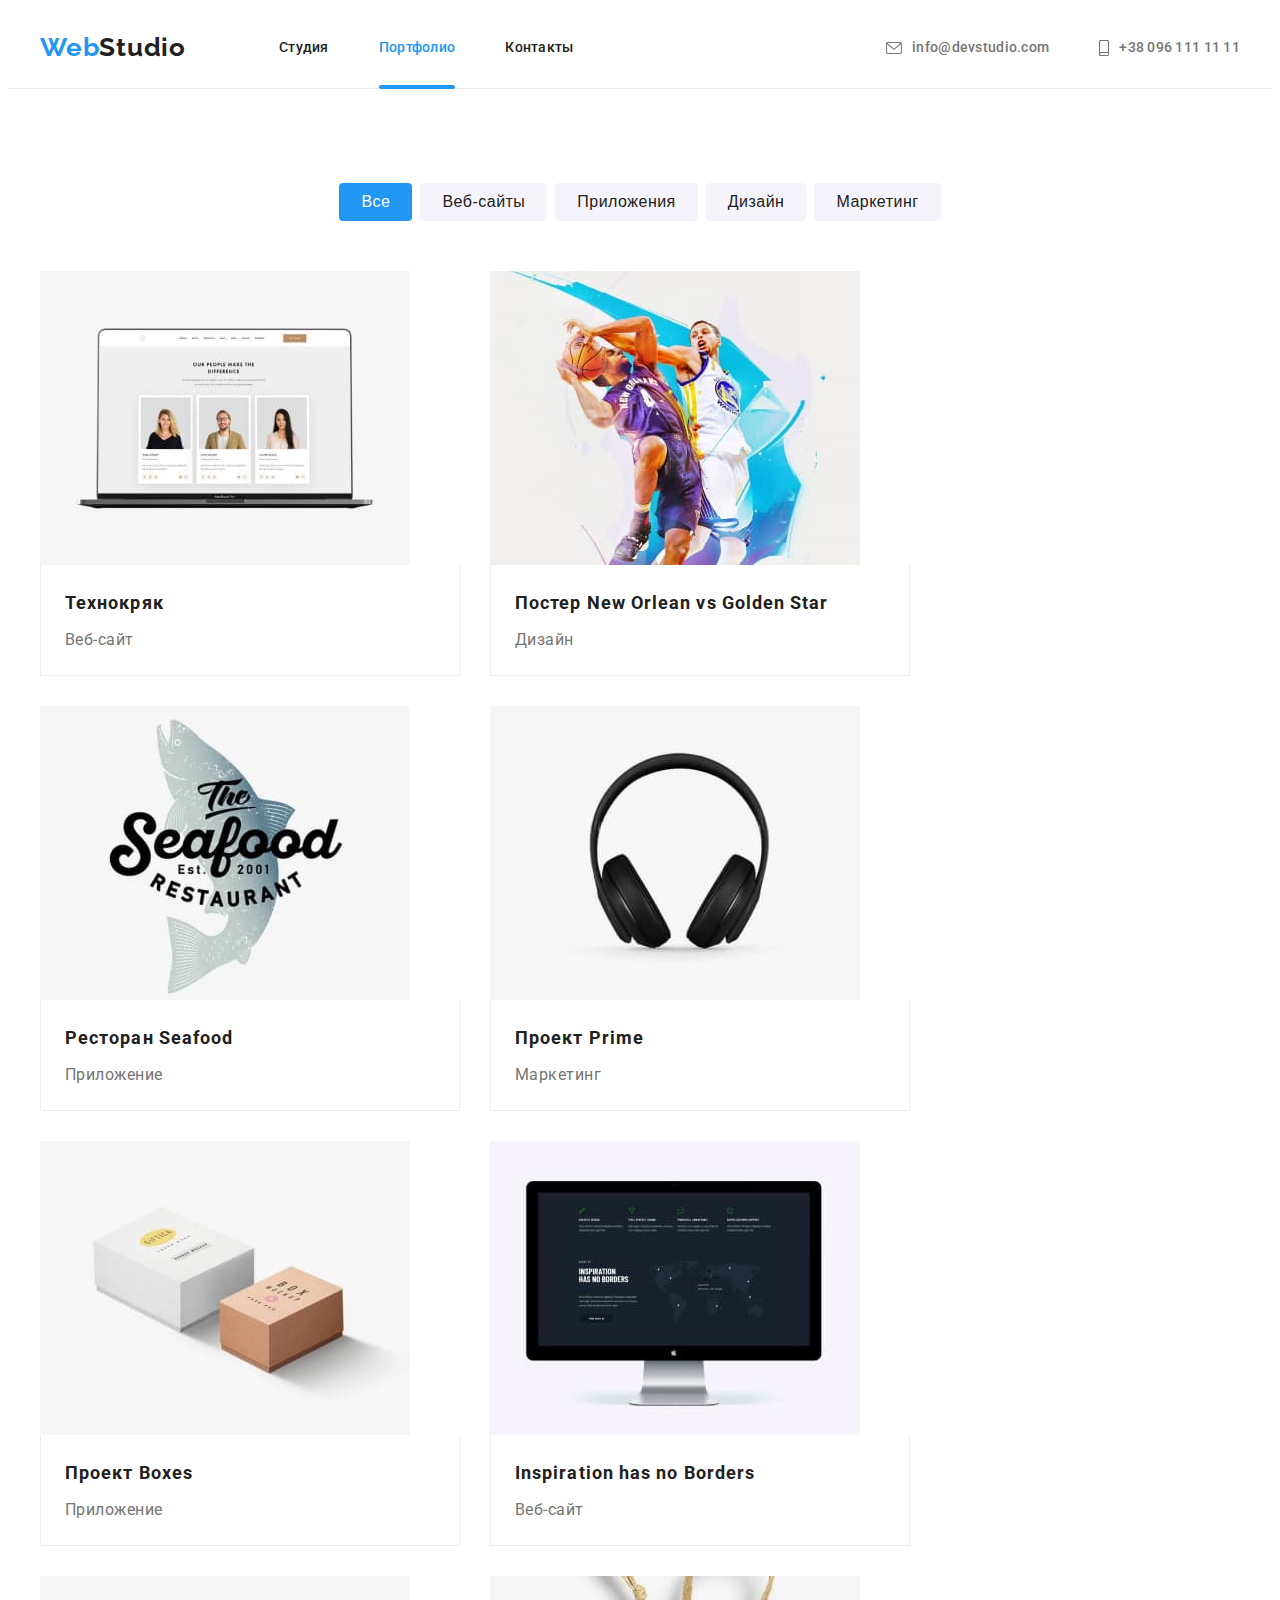
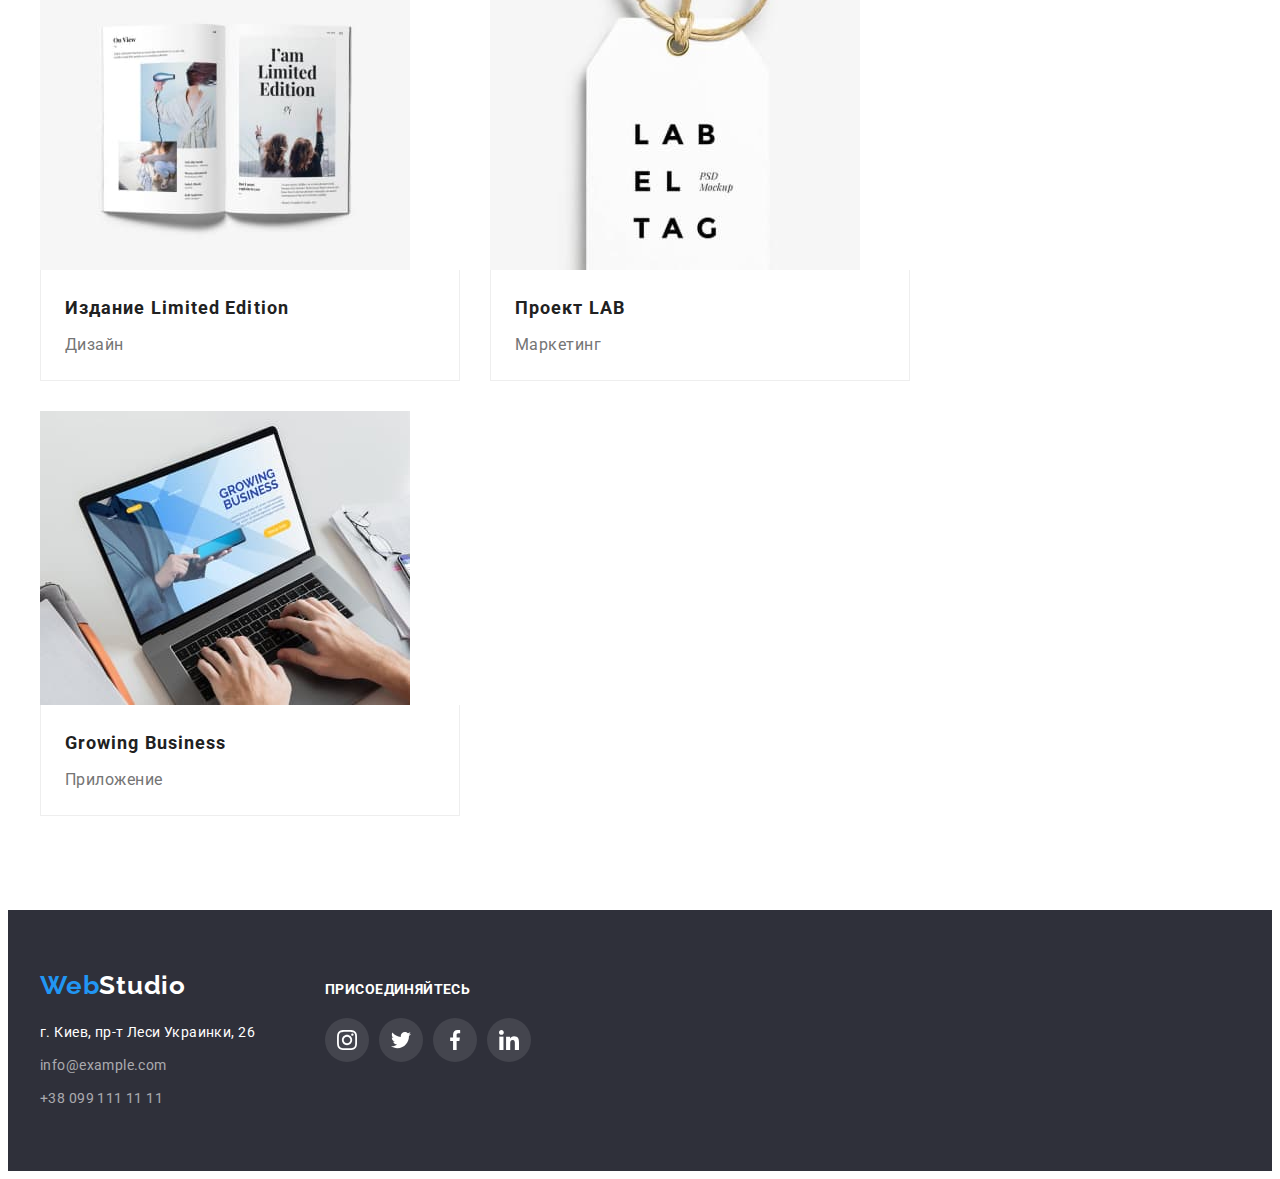
==== portfolio.html @ 85c9e2af "add sass" ====
<!DOCTYPE html>
<html lang="ru">
  <head>
    <meta charset="UTF-8" />
    <meta http-equiv="X-UA-Compatible" content="IE=edge" />
    <meta name="viewport" content="width=device-width, initial-scale=1.0" />
    <title>Portfolio</title>
    <link rel="preconnect" href="https://fonts.googleapis.com" />
    <link rel="preconnect" href="https://fonts.gstatic.com" crossorigin />
    <link
      href="https://fonts.googleapis.com/css2?family=Raleway:wght@700&family=Roboto:wght@400;500;700;900&display=swap"
      rel="stylesheet"
    />
    <link
      rel="stylesheet"
      href="https://cdnjs.cloudflare.com/ajax/libs/modern-normalize/1.1.0/modern-normalize.min.css"
      integrity="sha512-wpPYUAdjBVSE4KJnH1VR1HeZfpl1ub8YT/NKx4PuQ5NmX2tKuGu6U/JRp5y+Y8XG2tV+wKQpNHVUX03MfMFn9Q=="
      crossorigin="anonymous"
      referrerpolicy="no-referrer"
    />
    <link rel="stylesheet" href="./css/main.min.css" />
    <link rel="stylesheet" href="./css/styles.css" />
  </head>
  <body>
    <header class="header">
      <div class="container">
        <a class="header-logo link" href="./index.html" lang="en"
          ><span class="logo-accent">Web</span>Studio</a
        >
        <nav class="header-nav">
          <ul class="header-nav-list list">
            <li class="header-nav-item">
              <a href="./index.html" class="header-nav-link link">Студия</a>
            </li>
            <li class="header-nav-item">
              <a href="./portfolio.html" class="header-nav-link link current">Портфолио</a>
            </li>
            <li class="header-nav-item">
              <a href="" class="header-nav-link link">Контакты</a>
            </li>
          </ul>
        </nav>
        <ul class="header-contacts-list list">
          <li class="header-contacts-item">
            <a href="mailto:info@devstudio.com" class="header-contacts-link link">
              <svg class="header-contacts-icon" width="16" height="12">
                <use href="./images/icons.svg#icon-envelope"></use>
              </svg>
              info@devstudio.com</a
            >
          </li>
          <li class="header-contacts-item">
            <a href="tel:+380961111111" class="header-contacts-link link"
              ><svg class="header-contacts-icon" width="10" height="16">
                <use href="./images/icons.svg#icon-smartphone"></use></svg
              >+38 096 111 11 11</a
            >
          </li>
        </ul>
      </div>
    </header>
    <main>
      <section class="projects section">
        <div class="container">
          <h1 class="visually-hidden">Портфолио</h1>
          <ul class="projects-filter list">
            <li class="projects-filter-item">
              <button type="button" class="projects-filter-btn btn-curent">Все</button>
            </li>
            <li class="projects-filter-item">
              <button type="button" class="projects-filter-btn">Веб-сайты</button>
            </li>
            <li class="projects-filter-item">
              <button type="button" class="projects-filter-btn">Приложения</button>
            </li>
            <li class="projects-filter-item">
              <button type="button" class="projects-filter-btn">Дизайн</button>
            </li>
            <li class="projects-filter-item">
              <button type="button" class="projects-filter-btn">Маркетинг</button>
            </li>
          </ul>
          <ul class="projects-examples-list list">
            <li class="projects-examples-item">
              <a href="" class="projects-examples-link link">
                <div class="projects-examples-thumb">
                  <img
                    src="./images/portfolio/portfolio-img-1.jpg"
                    alt="Монитор с изображением сайта"
                    width="370"
                    height="294"
                  />
                  <p class="projects-examples-overtext">
                    Ресурс предлагает комплексные предложения с разным уровнем функционала и
                    сервисов. Все это позволит посетителю получить исчерпывающие сведения о компании
                    или частном лице.
                  </p>
                </div>
                <div class="projects-examples-desc">
                  <h2 class="projects-examples-title">Технокряк</h2>
                  <p class="projects-examples-text">Веб-сайт</p>
                </div>
              </a>
            </li>
            <li class="projects-examples-item">
              <a href="" class="projects-examples-link link">
                <div class="projects-examples-thumb">
                  <img
                    src="./images/portfolio/portfolio-img-2.jpg"
                    alt="Два баскетболиста с мячом"
                    width="370"
                    height="294"
                  />
                  <p class="projects-examples-overtext">
                    Ресурс предлагает комплексные предложения с разным уровнем функционала и
                    сервисов. Все это позволит посетителю получить исчерпывающие сведения о компании
                    или частном лице.
                  </p>
                </div>
                <div class="projects-examples-desc">
                  <h2 class="projects-examples-title">Постер New Orlean vs Golden Star</h2>
                  <p class="projects-examples-text">Дизайн</p>
                </div>
              </a>
            </li>
            <li class="projects-examples-item">
              <a href="" class="projects-examples-link link">
                <div class="projects-examples-thumb">
                  <img
                    src="./images/portfolio/portfolio-img-3.jpg"
                    alt="Логотип рыбного ресторана"
                    width="370"
                    height="294"
                  />
                  <p class="projects-examples-overtext">
                    Ресурс предлагает комплексные предложения с разным уровнем функционала и
                    сервисов. Все это позволит посетителю получить исчерпывающие сведения о компании
                    или частном лице.
                  </p>
                </div>
                <div class="projects-examples-desc">
                  <h2 class="projects-examples-title">Ресторан Seafood</h2>
                  <p class="projects-examples-text">Приложение</p>
                </div>
              </a>
            </li>
            <li class="projects-examples-item">
              <a href="" class="projects-examples-link link">
                <div class="projects-examples-thumb">
                  <img
                    src="./images/portfolio/portfolio-img-4.jpg"
                    alt="Наушники"
                    width="370"
                    height="294"
                  />
                  <p class="projects-examples-overtext">
                    Ресурс предлагает комплексные предложения с разным уровнем функционала и
                    сервисов. Все это позволит посетителю получить исчерпывающие сведения о компании
                    или частном лице.
                  </p>
                </div>
                <div class="projects-examples-desc">
                  <h2 class="projects-examples-title">Проект Prime</h2>
                  <p class="projects-examples-text">Маркетинг</p>
                </div>
              </a>
            </li>
            <li class="projects-examples-item">
              <a href="" class="projects-examples-link link">
                <div class="projects-examples-thumb">
                  <img
                    src="./images/portfolio/portfolio-img-5.jpg"
                    alt="Две коробки"
                    width="370"
                    height="294"
                  />
                  <p class="projects-examples-overtext">
                    Ресурс предлагает комплексные предложения с разным уровнем функционала и
                    сервисов. Все это позволит посетителю получить исчерпывающие сведения о компании
                    или частном лице.
                  </p>
                </div>
                <div class="projects-examples-desc">
                  <h2 class="projects-examples-title">Проект Boxes</h2>
                  <p class="projects-examples-text">Приложение</p>
                </div>
              </a>
            </li>
            <li class="projects-examples-item">
              <a href="" class="projects-examples-link link">
                <div class="projects-examples-thumb">
                  <img
                    src="./images/portfolio/portfolio-img-6.jpg"
                    alt="Монитор компьютера"
                    width="370"
                    height="294"
                  />
                  <p class="projects-examples-overtext">
                    Ресурс предлагает комплексные предложения с разным уровнем функционала и
                    сервисов. Все это позволит посетителю получить исчерпывающие сведения о компании
                    или частном лице.
                  </p>
                </div>
                <div class="projects-examples-desc">
                  <h2 class="projects-examples-title">Inspiration has no Borders</h2>
                  <p class="projects-examples-text">Веб-сайт</p>
                </div>
              </a>
            </li>
            <li class="projects-examples-item">
              <a href="" class="projects-examples-link link">
                <div class="projects-examples-thumb">
                  <img
                    src="./images/portfolio/portfolio-img-7.jpg"
                    alt="Развернутый журнал"
                    width="370"
                    height="294"
                  />
                  <p class="projects-examples-overtext">
                    Ресурс предлагает комплексные предложения с разным уровнем функционала и
                    сервисов. Все это позволит посетителю получить исчерпывающие сведения о компании
                    или частном лице.
                  </p>
                </div>
                <div class="projects-examples-desc">
                  <h2 class="projects-examples-title">Издание Limited Edition</h2>
                  <p class="projects-examples-text">Дизайн</p>
                </div>
              </a>
            </li>
            <li class="projects-examples-item">
              <a href="" class="projects-examples-link link">
                <div class="projects-examples-thumb">
                  <img
                    src="./images/portfolio/portfolio-img-8.jpg"
                    alt="Бирка"
                    width="370"
                    height="294"
                  />
                  <p class="projects-examples-overtext">
                    Ресурс предлагает комплексные предложения с разным уровнем функционала и
                    сервисов. Все это позволит посетителю получить исчерпывающие сведения о компании
                    или частном лице.
                  </p>
                </div>
                <div class="projects-examples-desc">
                  <h2 class="projects-examples-title">Проект LAB</h2>
                  <p class="projects-examples-text">Маркетинг</p>
                </div>
              </a>
            </li>
            <li class="projects-examples-item">
              <a href="" class="projects-examples-link link">
                <div class="projects-examples-thumb">
                  <img
                    src="./images/portfolio/portfolio-img-9.jpg"
                    alt="Открытый лэптоп"
                    width="370"
                    height="294"
                  />
                  <p class="projects-examples-overtext">
                    Ресурс предлагает комплексные предложения с разным уровнем функционала и
                    сервисов. Все это позволит посетителю получить исчерпывающие сведения о компании
                    или частном лице.
                  </p>
                </div>
                <div class="projects-examples-desc">
                  <h2 class="projects-examples-title">Growing Business</h2>
                  <p class="projects-examples-text">Приложение</p>
                </div>
              </a>
            </li>
          </ul>
        </div>
      </section>
    </main>
    <footer class="footer">
      <div class="container">
        <div class="footer-left">
          <a href="./index.html" class="footer-logo link"
            ><span class="logo-accent">Web</span>Studio</a
          >
          <address class="footer-contacts">
            <ul class="footer-contacts-list list">
              <li class="footer-contacts-item">
                <a
                  href="https://www.google.com/maps/d/viewer?mid=10uSM3H-mIU3GznYo2szRIEphczw&hl=en_US&ll=50.42732700000001%2C30.538092&z=17"
                  target="_blank"
                  rel="noopener noreferrer nofollow"
                  class="footer-contacts-link link adress"
                  >г. Киев, пр-т Леси Украинки, 26</a
                >
              </li>
              <li class="footer-contacts-item">
                <a href="mailto:info@example.com" class="footer-contacts-link link"
                  >info@example.com</a
                >
              </li>
              <li class="footer-contacts-item">
                <a href="tel:+380991111111" class="footer-contacts-link link">+38 099 111 11 11</a>
              </li>
            </ul>
          </address>
        </div>
        <div class="footer-join">
          <p class="footer-join-text">Присоединяйтесь</p>
          <ul class="footer-soc-list list">
            <li class="footer-soc-item">
              <a href="" class="footer-soc-link link">
                <svg class="footer-soc-icon" width="20" height="20">
                  <use href="./images/icons.svg#icon-instagram"></use>
                </svg>
              </a>
            </li>
            <li class="footer-soc-item">
              <a href="" class="footer-soc-link link">
                <svg class="footer-soc-icon" width="20" height="20">
                  <use href="./images/icons.svg#icon-twitter"></use>
                </svg>
              </a>
            </li>
            <li class="footer-soc-item">
              <a href="" class="footer-soc-link link">
                <svg class="footer-soc-icon" width="20" height="20">
                  <use href="./images/icons.svg#icon-facebook"></use>
                </svg>
              </a>
            </li>
            <li class="footer-soc-item">
              <a href="" class="footer-soc-link link">
                <svg class="footer-soc-icon" width="20" height="20">
                  <use href="./images/icons.svg#icon-linkedin"></use>
                </svg>
              </a>
            </li>
          </ul>
        </div>
      </div>
    </footer>
  </body>
</html>
---- css/main.min.css ----
:root{--main-title-color: #212121;--main-text-color: #757575;--accent-color: #2196f3;--main-background-color: #ffffff;--second-background-color: #f5f4fa;--main-logo-color: #212121;--second-logo-color: #ffffff;--hero-color: #ffffff;--typical-margin: 30px}p,h1,h2,h3,h4,h5,h6{margin:0}ul{margin:0;padding-left:0}button{cursor:pointer}img{display:block;max-width:100%;height:auto}.list{list-style:none}.link{text-decoration:none;color:currentColor}body{font-family:"Roboto",sans-serif;color:var(--main-title-color);background-color:var(--main-background-color)}.visually-hidden{position:absolute;white-space:nowrap;width:1px;height:1px;overflow:hidden;border:0;padding:0;clip:rect(0 0 0 0);clip-path:inset(50%);margin:-1px}.container{width:1200px;padding-left:15px;padding-right:15px;margin:0 auto}.section{padding-top:94px;padding-bottom:94px}.logo-accent{color:var(--accent-color)}.btn{display:flex;width:200px;height:50px;font-weight:700;font-size:16px;line-height:1.88;align-items:center;text-align:center;letter-spacing:.06em;color:#fff;background-color:var(--accent-color);box-shadow:0px 4px 4px rgba(0,0,0,.15);border-radius:4px;border-color:rgba(0,0,0,0)}.section-title{font-size:36px;line-height:1.17;text-align:center;letter-spacing:.03em;margin-bottom:50px}.backdrop{position:fixed;top:0;left:0;width:100%;height:100%;background-color:rgba(0,0,0,.2);transition:opacity 250ms cubic-bezier(0.4, 0, 0.2, 1),visibility 250ms cubic-bezier(0.4, 0, 0.2, 1)}.modal{position:absolute;top:50%;left:50%;transform:translate(-50%, -50%) scale(1);transition:transform 1000ms cubic-bezier(0.4, 0, 0.2, 1);width:528px;min-height:581px;padding:40px;background-color:#fff;border-radius:4px;box-shadow:0px 1px 3px rgba(0,0,0,.12),0px 1px 1px rgba(0,0,0,.14),0px 2px 1px rgba(0,0,0,.2)}.backdrop.is-hidden .modal{transform:translate(-50%, -50%) scale(0)}.backdrop.is-hidden{opacity:0;visibility:hidden;pointer-events:none}.modal-close-btn{position:absolute;padding:0;right:8px;top:8px;width:30px;height:30px;border:1px solid rgba(0,0,0,.1);background-color:#fff;border-radius:50%;display:flex;align-items:center;justify-content:center}.modal-close-icon{fill:#000;transition:fill 250ms cubic-bezier(0.4, 0, 0.2, 1)}.modal-close-btn:hover .modal-close-icon,.modal-close-btn:focus .modal-close-icon{fill:var(--accent-color)}.modal-title{font-weight:700;font-size:20px;line-height:1.15;text-align:center;letter-spacing:.03em;color:var(--main-title-color);margin-bottom:12px}.input-wrap{position:relative}.modal-icon{position:absolute;top:50%;left:0;left:12px;transform:translateY(-50%);transition:fill 250ms cubic-bezier(0.4, 0, 0.2, 1)}.modal-input:focus+.modal-icon{fill:var(--accent-color)}.modal-field{margin-bottom:10px}.modal-input{width:100%;height:40px;border:1px solid rgba(33,33,33,.2);border-radius:4px;padding-left:42px;outline:rgba(0,0,0,0);transition:border-color 250ms cubic-bezier(0.4, 0, 0.2, 1)}.modal-input:focus{border-color:var(--accent-color)}.modal-textarea{display:block;width:100%;height:120px;resize:none;padding:12px 16px;border:1px solid rgba(33,33,33,.2);border-radius:4px}.modal-textarea::placeholder{font-size:14px;line-height:1.14;letter-spacing:.01em;color:rgba(117,117,117,.5)}.modal-label{display:block;font-size:12px;line-height:1.17;letter-spacing:.01em;color:var(--main-text-color);margin-bottom:4px}.modal-checkbox{margin-top:20px;margin-bottom:var(--typical-margin);display:flex;align-items:center;justify-content:center}.modal-check-text{font-size:14px;line-height:1.71;letter-spacing:.03em;color:var(--main-text-color);display:flex;align-items:center}.modal-check-text a{color:var(--accent-color)}.modal-check-text span{width:16px;height:15px;border:2px solid #212121;border-radius:2px;margin-right:7px;display:flex;align-items:center;justify-content:center;background-color:rgba(0,0,0,0);transition:background-color 250ms cubic-bezier(0.4, 0, 0.2, 1),border-color 250ms cubic-bezier(0.4, 0, 0.2, 1)}.modal-input-check:checked+.modal-check-text span{background-color:var(--accent-color);border-color:rgba(0,0,0,0)}.check-icon{fill:rgba(0,0,0,0);transition:fill 250ms cubic-bezier(0.4, 0, 0.2, 1)}.modal-input-check:checked+.modal-check-text .check-icon{fill:#fff}.modal-btn{display:block;margin:0 auto;transition:background-color 250ms cubic-bezier(0.4, 0, 0.2, 1)}.modal-btn:hover,.modal-btn:focus{background-color:#188ce8}.header{border-bottom:1px solid #ececec}.header .container{display:flex;align-items:center}.header-logo{font-family:"Raleway",sans-serif;font-weight:700;font-size:26px;line-height:1.29;letter-spacing:.03em;color:var(--main-logo-color);margin-right:93px}.header-nav-list{display:flex}.header-nav-item:not(:last-child),.header-contacts-item:not(:last-child){margin-right:50px}.header-nav-link{display:flex;font-weight:500;font-size:14px;line-height:1.14;letter-spacing:.02em;padding-top:32px;padding-bottom:32px;transition:color 250ms cubic-bezier(0.4, 0, 0.2, 1);position:relative}.header-nav-link:hover,.header-nav-link:focus{color:var(--accent-color)}.header-nav-link.current{color:var(--accent-color)}.current::after{content:"";position:absolute;left:0;bottom:-1px;display:block;width:100%;height:4px;border-radius:2px;background-color:var(--accent-color)}.header-contacts-list{display:flex;margin-left:auto}.header-contacts-link{display:flex;justify-content:center;align-items:center;font-weight:500;font-size:14px;line-height:1.14;letter-spacing:.02em;color:#757575;transition:color 250ms cubic-bezier(0.4, 0, 0.2, 1)}.header-contacts-link:hover,.header-contacts-link:focus{color:var(--accent-color)}.header-contacts-icon{fill:currentColor;margin-right:10px}.hero{max-width:1600px;height:600px;padding-top:200px;padding-bottom:200px;margin:0 auto;background-color:#2f303a;background-image:linear-gradient(rgba(47, 48, 58, 0.4), rgba(47, 48, 58, 0.4)),url(../images/hero/hero-bg-image.jpg);background-repeat:no-repeat;background-position:center;background-size:cover}.hero-title{font-weight:900;font-size:44px;line-height:1.36;letter-spacing:.06em;text-transform:uppercase;color:var(--hero-color);text-align:center;max-width:696px;margin-bottom:var(--typical-margin);margin-left:auto;margin-right:auto}.hero-btn{font-weight:700;font-size:16px;line-height:1.88;letter-spacing:.06em;color:var(--hero-color);background-color:var(--accent-color);display:block;margin:0 auto;border-radius:4px;border:none;min-width:200px;min-height:50px;transition:background-color 250ms cubic-bezier(0.4, 0, 0.2, 1)}.hero-btn:hover,.hero-btn:focus{background-color:#188ce8}.benefits{padding-bottom:0}.benefits-list{display:flex;margin-left:-30px}.benefits-item{flex-basis:calc((100% - 120px)/4);margin-left:var(--typical-margin)}.benefits-item-icon{width:100%;height:120px;margin-bottom:var(--typical-margin);display:flex;justify-content:center;align-items:center;background-color:#f5f4fa;border-radius:4px}.benefits-subtitle{font-size:14px;line-height:1.14;letter-spacing:.03em;text-transform:uppercase;margin-bottom:10px}.benefits-text{font-size:14px;line-height:1.71;letter-spacing:.03em;color:var(--main-text-color)}.about-list{display:flex;margin-left:-30px}.about-item{flex-basis:calc(33.3333333333% - 30px);margin-left:var(--typical-margin);position:relative}.about-desc{width:100%;height:70px;position:absolute;left:0;bottom:0;display:flex;align-items:center;justify-content:center;background-color:rgba(47,48,58,.8);color:#fff;font-size:14px;line-height:1.14;letter-spacing:.03em;text-transform:uppercase}.team{background-color:var(--second-background-color);max-width:1600px;margin:0 auto}.team-list{display:flex;margin-left:-30px}.team-item{background-color:var(--main-background-color);flex-basis:calc((100% - 120px)/4);margin-left:var(--typical-margin);border-radius:0px 0px 4px 4px;box-shadow:0px 1px 3px rgba(0,0,0,.12),0px 1px 1px rgba(0,0,0,.14),0px 2px 1px rgba(0,0,0,.2)}.team-subtitle{font-weight:500;font-size:16px;line-height:1.19;letter-spacing:.03em;margin-bottom:10px}.team-text{font-size:16px;line-height:1.19;letter-spacing:.03em;color:var(--main-text-color);margin-bottom:16px}.team-item-desc{width:100%;padding-top:30px;padding-bottom:30px;text-align:center}.team-soc-list{display:flex;justify-content:center}.team-soc-item{height:44px;width:44px;margin-right:10px}.team-soc-item:last-child{margin-right:0}.team-soc-link{display:flex;align-items:center;justify-content:center;width:100%;height:100%;border-radius:50%;color:#afb1b8;transition:background-color 250ms cubic-bezier(0.4, 0, 0.2, 1),color 250ms cubic-bezier(0.4, 0, 0.2, 1)}.team-soc-link:hover,.team-soc-link:focus{background-color:var(--accent-color);color:#fff}.team-soc-icon{fill:currentColor}.clients-list{display:flex}.clients-item{width:170px;height:92px;margin-right:30px}.clients-item:last-child{margin-right:0}.clients-link{display:flex;padding:16px 32px;width:100%;height:100%;color:#afb1b8;border:1px solid #afb1b8;border-radius:4px;transition:color 250ms cubic-bezier(0.4, 0, 0.2, 1),border-color 250ms cubic-bezier(0.4, 0, 0.2, 1)}.clients-link:hover,.clients-link:focus{border-color:var(--accent-color);color:var(--accent-color)}.clients-icon{fill:currentColor}.footer{background-color:#2f303a;padding-top:60px;padding-bottom:60px;max-width:1600px;margin:0 auto}.footer .container{display:flex}.footer-logo{font-family:"Raleway",sans-serif;font-weight:700;font-size:26px;line-height:1.19;letter-spacing:.03em;color:var(--second-logo-color)}.footer-contacts{font-style:normal;margin-top:20px;margin-right:70px}.footer-contacts [href*="www.google.com/maps/"]{color:#fff}.footer-contacts-item:not(:last-child){margin-bottom:9px}.footer-contacts-link{font-size:14px;line-height:1.71;letter-spacing:.03em;color:rgba(255,255,255,.6);transition:color 250ms cubic-bezier(0.4, 0, 0.2, 1)}.footer-contacts-link:hover,.footer-contacts-link:focus{color:var(--accent-color)}.footer-join{padding-top:12px;margin-right:93px}.footer-join-text{font-weight:700;font-size:14px;line-height:1.14;letter-spacing:.03em;text-transform:uppercase;color:#fff;margin-bottom:20px}.footer-soc-list{display:flex}.footer-soc-item{height:44px;width:44px;margin-right:10px}.footer-soc-item:last-child{margin-right:0}.footer-soc-link{display:flex;height:100%;width:100%;align-items:center;justify-content:center;border-radius:50%;background-color:rgba(255,255,255,.1);fill:#fff;transition:background-color 250ms cubic-bezier(0.4, 0, 0.2, 1)}.footer-soc-link:hover,.footer-soc-link:focus{background-color:var(--accent-color)}.footer-signup-text{font-weight:700;font-size:14px;line-height:1.14;letter-spacing:.03em;text-transform:uppercase;color:#fff;margin-bottom:20px}.footer-signup-wrap{display:flex}.footer-form{padding-top:12px;margin-left:auto}.footer-signup-input{width:358px;height:50px;margin-right:12px;background-color:rgba(0,0,0,0);border:1px solid rgba(255,255,255,.3);border-radius:4px;padding-left:16px}.footer-signup-btn{align-items:center;justify-content:center}.footer-signup-icon{margin-left:10px}.projects-filter{margin-bottom:50px;display:flex;justify-content:center}.projects-filter-btn{font-weight:500;font-size:16px;line-height:1.62;letter-spacing:.03em;color:inherit;background-color:#f5f4fa;padding:6px 22px;border-radius:4px;border:none;box-shadow:none;transition:background-color 250ms cubic-bezier(0.4, 0, 0.2, 1),color 250ms cubic-bezier(0.4, 0, 0.2, 1),box-shadow 250ms cubic-bezier(0.4, 0, 0.2, 1)}.projects-filter-btn:hover,.projects-filter-btn:focus{color:#fff;background-color:var(--accent-color);box-shadow:0px 3px 1px rgba(0,0,0,.1),0px 1px 2px rgba(0,0,0,.08),0px 2px 2px rgba(0,0,0,.12)}.projects-filter-item:not(:last-child){margin-right:8px}.btn-curent{color:#fff;background-color:var(--accent-color)}.projects-examples-list{display:flex;flex-wrap:wrap;margin:-15px}.projects-examples-item{flex-basis:calc((100% - 90px)/3);margin:15px}.projects-examples-link{display:block;box-shadow:none;transition:box-shadow 250ms cubic-bezier(0.4, 0, 0.2, 1)}.projects-examples-link:hover,.projects-examples-link:focus{box-shadow:0px 1px 1px rgba(0,0,0,.12),0px 4px 4px rgba(0,0,0,.06),1px 4px 6px rgba(0,0,0,.16)}.projects-examples-title{font-size:18px;line-height:2;letter-spacing:.06em;color:var(--main-title-color);margin-bottom:4px}.projects-examples-text{font-size:16px;line-height:1.88;letter-spacing:.03em;color:var(--main-text-color)}.projects-examples-desc{background-color:var(--main-background-color);width:370px;padding:20px 24px;border:1px solid #eee;border-top:0}.projects-examples-thumb{position:relative;overflow:hidden}.projects-examples-overtext{position:absolute;top:0;left:0;transform:translateY(100%);transition:transform 250ms cubic-bezier(0.4, 0, 0.2, 1);height:100%;width:100%;padding:63px 24px;font-size:18px;line-height:1.56;letter-spacing:.03em;color:#fff;background-color:rgba(33,150,243,.9)}.projects-examples-link:hover .projects-examples-overtext,.projects-examples-link:focus .projects-examples-overtext{transform:translateY(0)}/*# sourceMappingURL=main.min.css.map */
---- css/styles.css ----
/* --------------- Змінні--------------*/

/* ---------------Частковий reset стилів--------------*/

/*-----------------Загальні стилі---------------  */

/*----------------------HEADER----------------------*/

/*----------------------HERO----------------------*/

/*----------------------BENEFITS----------------------*/

/*----------------------ABOUT----------------------*/

/*----------------------TEAM----------------------*/

/*----------------------CLIENTS----------------------*/

/*----------------------FOOTER----------------------*/

/*----------------------PORTFOLIO----------------------*/

/*----------------------MODAL----------------------*/
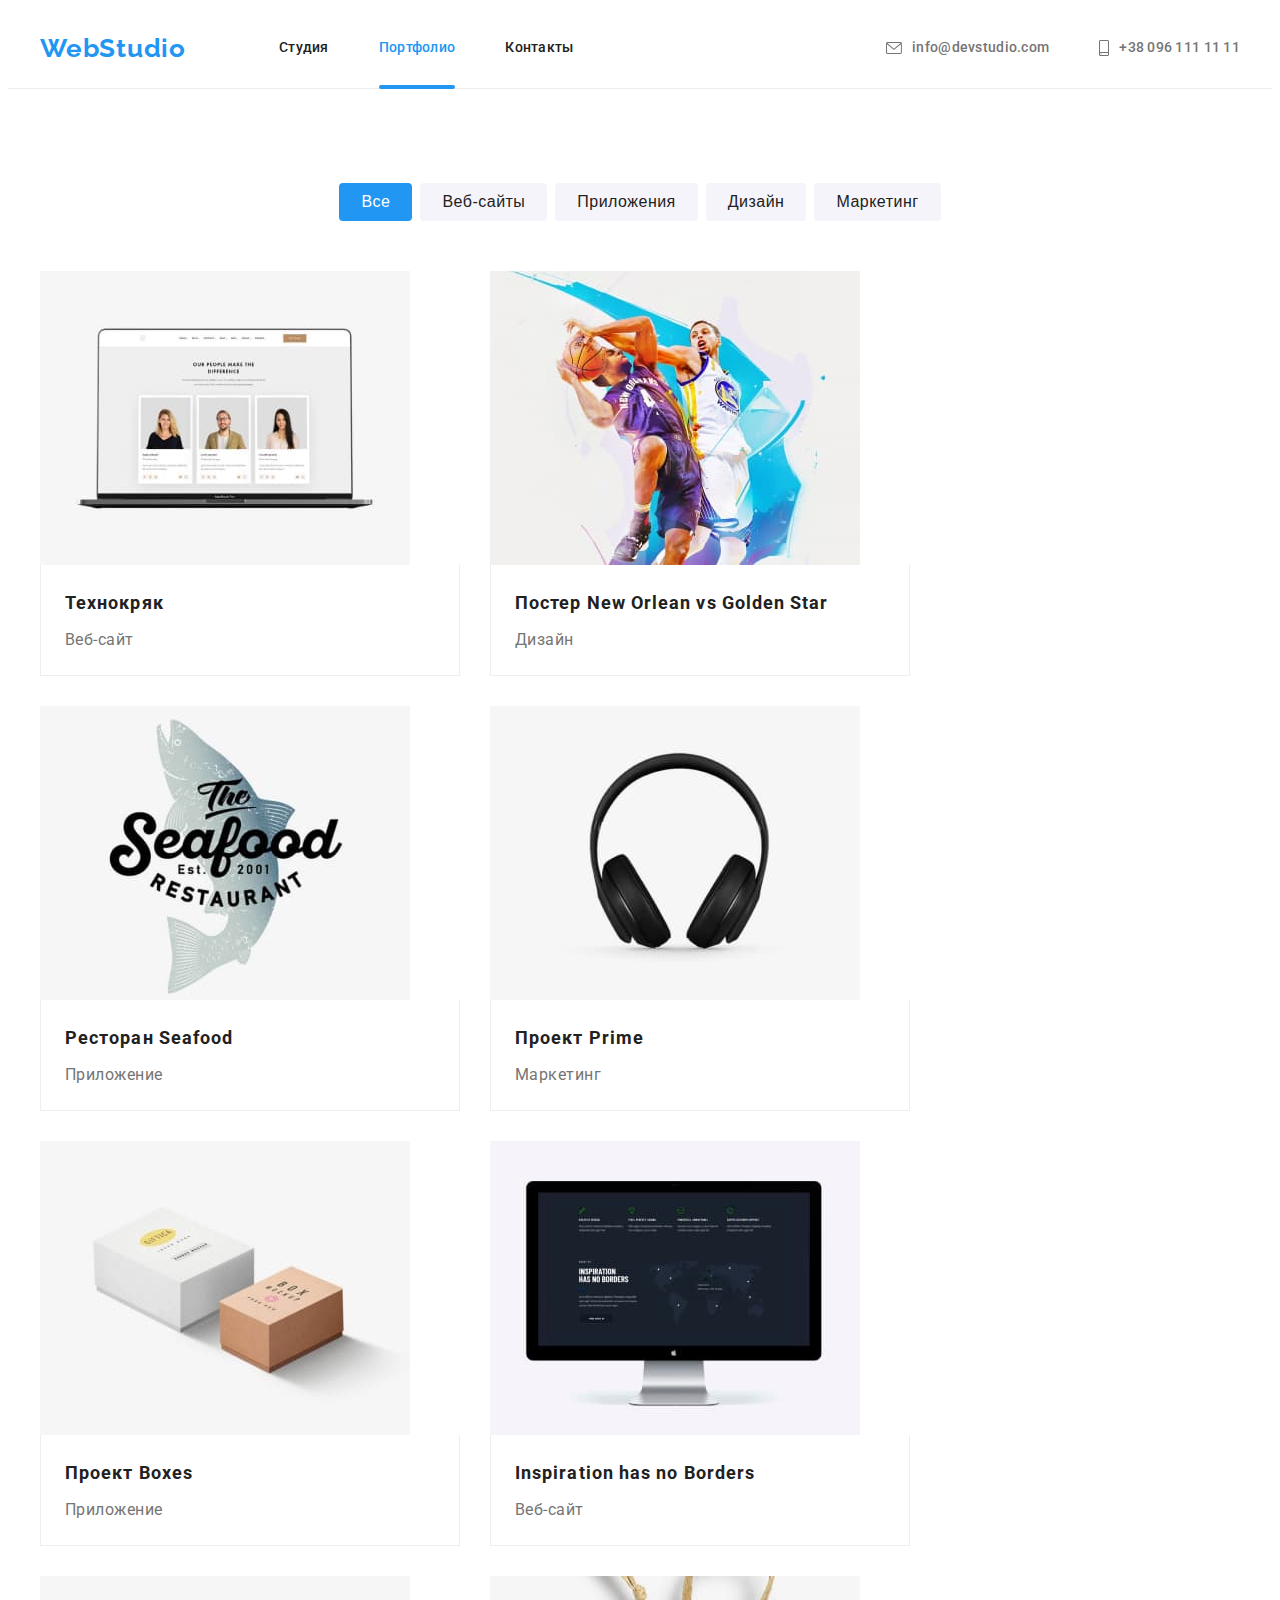
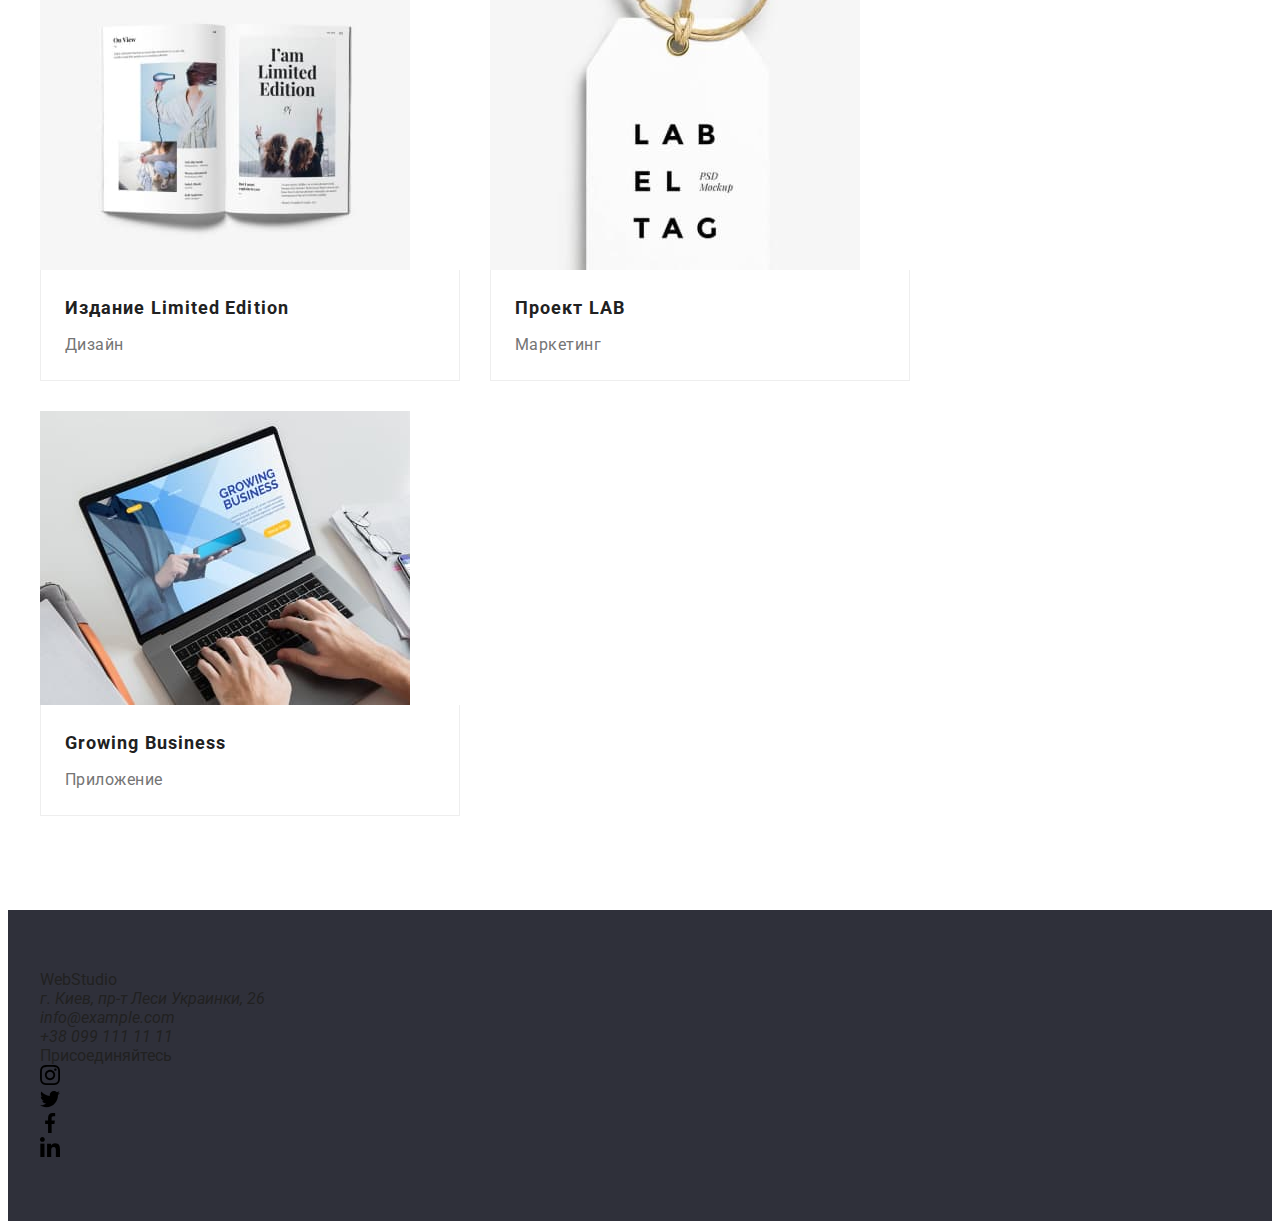
==== commit 39a48c97: "add bem (studio page) and scss" ====
--- a/portfolio.html
+++ b/portfolio.html
@@ -24,34 +24,34 @@
   <body>
     <header class="header">
       <div class="container">
-        <a class="header-logo link" href="./index.html" lang="en"
-          ><span class="logo-accent">Web</span>Studio</a
+        <a class="logo header__logo logo--dark link" href="./index.html" lang="en"
+          ><span class="logo__accent">Web</span>Studio</a
         >
-        <nav class="header-nav">
-          <ul class="header-nav-list list">
-            <li class="header-nav-item">
-              <a href="./index.html" class="header-nav-link link">Студия</a>
-            </li>
-            <li class="header-nav-item">
-              <a href="./portfolio.html" class="header-nav-link link current">Портфолио</a>
-            </li>
-            <li class="header-nav-item">
-              <a href="" class="header-nav-link link">Контакты</a>
+        <nav class="nav">
+          <ul class="menu list">
+            <li class="menu__item">
+              <a href="./index.html" class="menu__link link">Студия</a>
+            </li>
+            <li class="menu__item">
+              <a href="./portfolio.html" class="menu__link link current">Портфолио</a>
+            </li>
+            <li class="menu__item">
+              <a href="" class="menu__link link">Контакты</a>
             </li>
           </ul>
         </nav>
-        <ul class="header-contacts-list list">
-          <li class="header-contacts-item">
-            <a href="mailto:info@devstudio.com" class="header-contacts-link link">
-              <svg class="header-contacts-icon" width="16" height="12">
+        <ul class="connect header__connect list">
+          <li class="connect__item">
+            <a href="mailto:info@devstudio.com" class="connect__link link">
+              <svg class="connect__icon" width="16" height="12">
                 <use href="./images/icons.svg#icon-envelope"></use>
               </svg>
               info@devstudio.com</a
             >
           </li>
-          <li class="header-contacts-item">
-            <a href="tel:+380961111111" class="header-contacts-link link"
-              ><svg class="header-contacts-icon" width="10" height="16">
+          <li class="connect__item">
+            <a href="tel:+380961111111" class="connect__link link"
+              ><svg class="connect__icon" width="10" height="16">
                 <use href="./images/icons.svg#icon-smartphone"></use></svg
               >+38 096 111 11 11</a
             >
--- a/css/main.min.css
+++ b/css/main.min.css
@@ -1 +1 @@
-:root{--main-title-color: #212121;--main-text-color: #757575;--accent-color: #2196f3;--main-background-color: #ffffff;--second-background-color: #f5f4fa;--main-logo-color: #212121;--second-logo-color: #ffffff;--hero-color: #ffffff;--typical-margin: 30px}p,h1,h2,h3,h4,h5,h6{margin:0}ul{margin:0;padding-left:0}button{cursor:pointer}img{display:block;max-width:100%;height:auto}.list{list-style:none}.link{text-decoration:none;color:currentColor}body{font-family:"Roboto",sans-serif;color:var(--main-title-color);background-color:var(--main-background-color)}.visually-hidden{position:absolute;white-space:nowrap;width:1px;height:1px;overflow:hidden;border:0;padding:0;clip:rect(0 0 0 0);clip-path:inset(50%);margin:-1px}.container{width:1200px;padding-left:15px;padding-right:15px;margin:0 auto}.section{padding-top:94px;padding-bottom:94px}.logo-accent{color:var(--accent-color)}.btn{display:flex;width:200px;height:50px;font-weight:700;font-size:16px;line-height:1.88;align-items:center;text-align:center;letter-spacing:.06em;color:#fff;background-color:var(--accent-color);box-shadow:0px 4px 4px rgba(0,0,0,.15);border-radius:4px;border-color:rgba(0,0,0,0)}.section-title{font-size:36px;line-height:1.17;text-align:center;letter-spacing:.03em;margin-bottom:50px}.backdrop{position:fixed;top:0;left:0;width:100%;height:100%;background-color:rgba(0,0,0,.2);transition:opacity 250ms cubic-bezier(0.4, 0, 0.2, 1),visibility 250ms cubic-bezier(0.4, 0, 0.2, 1)}.modal{position:absolute;top:50%;left:50%;transform:translate(-50%, -50%) scale(1);transition:transform 1000ms cubic-bezier(0.4, 0, 0.2, 1);width:528px;min-height:581px;padding:40px;background-color:#fff;border-radius:4px;box-shadow:0px 1px 3px rgba(0,0,0,.12),0px 1px 1px rgba(0,0,0,.14),0px 2px 1px rgba(0,0,0,.2)}.backdrop.is-hidden .modal{transform:translate(-50%, -50%) scale(0)}.backdrop.is-hidden{opacity:0;visibility:hidden;pointer-events:none}.modal-close-btn{position:absolute;padding:0;right:8px;top:8px;width:30px;height:30px;border:1px solid rgba(0,0,0,.1);background-color:#fff;border-radius:50%;display:flex;align-items:center;justify-content:center}.modal-close-icon{fill:#000;transition:fill 250ms cubic-bezier(0.4, 0, 0.2, 1)}.modal-close-btn:hover .modal-close-icon,.modal-close-btn:focus .modal-close-icon{fill:var(--accent-color)}.modal-title{font-weight:700;font-size:20px;line-height:1.15;text-align:center;letter-spacing:.03em;color:var(--main-title-color);margin-bottom:12px}.input-wrap{position:relative}.modal-icon{position:absolute;top:50%;left:0;left:12px;transform:translateY(-50%);transition:fill 250ms cubic-bezier(0.4, 0, 0.2, 1)}.modal-input:focus+.modal-icon{fill:var(--accent-color)}.modal-field{margin-bottom:10px}.modal-input{width:100%;height:40px;border:1px solid rgba(33,33,33,.2);border-radius:4px;padding-left:42px;outline:rgba(0,0,0,0);transition:border-color 250ms cubic-bezier(0.4, 0, 0.2, 1)}.modal-input:focus{border-color:var(--accent-color)}.modal-textarea{display:block;width:100%;height:120px;resize:none;padding:12px 16px;border:1px solid rgba(33,33,33,.2);border-radius:4px}.modal-textarea::placeholder{font-size:14px;line-height:1.14;letter-spacing:.01em;color:rgba(117,117,117,.5)}.modal-label{display:block;font-size:12px;line-height:1.17;letter-spacing:.01em;color:var(--main-text-color);margin-bottom:4px}.modal-checkbox{margin-top:20px;margin-bottom:var(--typical-margin);display:flex;align-items:center;justify-content:center}.modal-check-text{font-size:14px;line-height:1.71;letter-spacing:.03em;color:var(--main-text-color);display:flex;align-items:center}.modal-check-text a{color:var(--accent-color)}.modal-check-text span{width:16px;height:15px;border:2px solid #212121;border-radius:2px;margin-right:7px;display:flex;align-items:center;justify-content:center;background-color:rgba(0,0,0,0);transition:background-color 250ms cubic-bezier(0.4, 0, 0.2, 1),border-color 250ms cubic-bezier(0.4, 0, 0.2, 1)}.modal-input-check:checked+.modal-check-text span{background-color:var(--accent-color);border-color:rgba(0,0,0,0)}.check-icon{fill:rgba(0,0,0,0);transition:fill 250ms cubic-bezier(0.4, 0, 0.2, 1)}.modal-input-check:checked+.modal-check-text .check-icon{fill:#fff}.modal-btn{display:block;margin:0 auto;transition:background-color 250ms cubic-bezier(0.4, 0, 0.2, 1)}.modal-btn:hover,.modal-btn:focus{background-color:#188ce8}.header{border-bottom:1px solid #ececec}.header .container{display:flex;align-items:center}.header-logo{font-family:"Raleway",sans-serif;font-weight:700;font-size:26px;line-height:1.29;letter-spacing:.03em;color:var(--main-logo-color);margin-right:93px}.header-nav-list{display:flex}.header-nav-item:not(:last-child),.header-contacts-item:not(:last-child){margin-right:50px}.header-nav-link{display:flex;font-weight:500;font-size:14px;line-height:1.14;letter-spacing:.02em;padding-top:32px;padding-bottom:32px;transition:color 250ms cubic-bezier(0.4, 0, 0.2, 1);position:relative}.header-nav-link:hover,.header-nav-link:focus{color:var(--accent-color)}.header-nav-link.current{color:var(--accent-color)}.current::after{content:"";position:absolute;left:0;bottom:-1px;display:block;width:100%;height:4px;border-radius:2px;background-color:var(--accent-color)}.header-contacts-list{display:flex;margin-left:auto}.header-contacts-link{display:flex;justify-content:center;align-items:center;font-weight:500;font-size:14px;line-height:1.14;letter-spacing:.02em;color:#757575;transition:color 250ms cubic-bezier(0.4, 0, 0.2, 1)}.header-contacts-link:hover,.header-contacts-link:focus{color:var(--accent-color)}.header-contacts-icon{fill:currentColor;margin-right:10px}.hero{max-width:1600px;height:600px;padding-top:200px;padding-bottom:200px;margin:0 auto;background-color:#2f303a;background-image:linear-gradient(rgba(47, 48, 58, 0.4), rgba(47, 48, 58, 0.4)),url(../images/hero/hero-bg-image.jpg);background-repeat:no-repeat;background-position:center;background-size:cover}.hero-title{font-weight:900;font-size:44px;line-height:1.36;letter-spacing:.06em;text-transform:uppercase;color:var(--hero-color);text-align:center;max-width:696px;margin-bottom:var(--typical-margin);margin-left:auto;margin-right:auto}.hero-btn{font-weight:700;font-size:16px;line-height:1.88;letter-spacing:.06em;color:var(--hero-color);background-color:var(--accent-color);display:block;margin:0 auto;border-radius:4px;border:none;min-width:200px;min-height:50px;transition:background-color 250ms cubic-bezier(0.4, 0, 0.2, 1)}.hero-btn:hover,.hero-btn:focus{background-color:#188ce8}.benefits{padding-bottom:0}.benefits-list{display:flex;margin-left:-30px}.benefits-item{flex-basis:calc((100% - 120px)/4);margin-left:var(--typical-margin)}.benefits-item-icon{width:100%;height:120px;margin-bottom:var(--typical-margin);display:flex;justify-content:center;align-items:center;background-color:#f5f4fa;border-radius:4px}.benefits-subtitle{font-size:14px;line-height:1.14;letter-spacing:.03em;text-transform:uppercase;margin-bottom:10px}.benefits-text{font-size:14px;line-height:1.71;letter-spacing:.03em;color:var(--main-text-color)}.about-list{display:flex;margin-left:-30px}.about-item{flex-basis:calc(33.3333333333% - 30px);margin-left:var(--typical-margin);position:relative}.about-desc{width:100%;height:70px;position:absolute;left:0;bottom:0;display:flex;align-items:center;justify-content:center;background-color:rgba(47,48,58,.8);color:#fff;font-size:14px;line-height:1.14;letter-spacing:.03em;text-transform:uppercase}.team{background-color:var(--second-background-color);max-width:1600px;margin:0 auto}.team-list{display:flex;margin-left:-30px}.team-item{background-color:var(--main-background-color);flex-basis:calc((100% - 120px)/4);margin-left:var(--typical-margin);border-radius:0px 0px 4px 4px;box-shadow:0px 1px 3px rgba(0,0,0,.12),0px 1px 1px rgba(0,0,0,.14),0px 2px 1px rgba(0,0,0,.2)}.team-subtitle{font-weight:500;font-size:16px;line-height:1.19;letter-spacing:.03em;margin-bottom:10px}.team-text{font-size:16px;line-height:1.19;letter-spacing:.03em;color:var(--main-text-color);margin-bottom:16px}.team-item-desc{width:100%;padding-top:30px;padding-bottom:30px;text-align:center}.team-soc-list{display:flex;justify-content:center}.team-soc-item{height:44px;width:44px;margin-right:10px}.team-soc-item:last-child{margin-right:0}.team-soc-link{display:flex;align-items:center;justify-content:center;width:100%;height:100%;border-radius:50%;color:#afb1b8;transition:background-color 250ms cubic-bezier(0.4, 0, 0.2, 1),color 250ms cubic-bezier(0.4, 0, 0.2, 1)}.team-soc-link:hover,.team-soc-link:focus{background-color:var(--accent-color);color:#fff}.team-soc-icon{fill:currentColor}.clients-list{display:flex}.clients-item{width:170px;height:92px;margin-right:30px}.clients-item:last-child{margin-right:0}.clients-link{display:flex;padding:16px 32px;width:100%;height:100%;color:#afb1b8;border:1px solid #afb1b8;border-radius:4px;transition:color 250ms cubic-bezier(0.4, 0, 0.2, 1),border-color 250ms cubic-bezier(0.4, 0, 0.2, 1)}.clients-link:hover,.clients-link:focus{border-color:var(--accent-color);color:var(--accent-color)}.clients-icon{fill:currentColor}.footer{background-color:#2f303a;padding-top:60px;padding-bottom:60px;max-width:1600px;margin:0 auto}.footer .container{display:flex}.footer-logo{font-family:"Raleway",sans-serif;font-weight:700;font-size:26px;line-height:1.19;letter-spacing:.03em;color:var(--second-logo-color)}.footer-contacts{font-style:normal;margin-top:20px;margin-right:70px}.footer-contacts [href*="www.google.com/maps/"]{color:#fff}.footer-contacts-item:not(:last-child){margin-bottom:9px}.footer-contacts-link{font-size:14px;line-height:1.71;letter-spacing:.03em;color:rgba(255,255,255,.6);transition:color 250ms cubic-bezier(0.4, 0, 0.2, 1)}.footer-contacts-link:hover,.footer-contacts-link:focus{color:var(--accent-color)}.footer-join{padding-top:12px;margin-right:93px}.footer-join-text{font-weight:700;font-size:14px;line-height:1.14;letter-spacing:.03em;text-transform:uppercase;color:#fff;margin-bottom:20px}.footer-soc-list{display:flex}.footer-soc-item{height:44px;width:44px;margin-right:10px}.footer-soc-item:last-child{margin-right:0}.footer-soc-link{display:flex;height:100%;width:100%;align-items:center;justify-content:center;border-radius:50%;background-color:rgba(255,255,255,.1);fill:#fff;transition:background-color 250ms cubic-bezier(0.4, 0, 0.2, 1)}.footer-soc-link:hover,.footer-soc-link:focus{background-color:var(--accent-color)}.footer-signup-text{font-weight:700;font-size:14px;line-height:1.14;letter-spacing:.03em;text-transform:uppercase;color:#fff;margin-bottom:20px}.footer-signup-wrap{display:flex}.footer-form{padding-top:12px;margin-left:auto}.footer-signup-input{width:358px;height:50px;margin-right:12px;background-color:rgba(0,0,0,0);border:1px solid rgba(255,255,255,.3);border-radius:4px;padding-left:16px}.footer-signup-btn{align-items:center;justify-content:center}.footer-signup-icon{margin-left:10px}.projects-filter{margin-bottom:50px;display:flex;justify-content:center}.projects-filter-btn{font-weight:500;font-size:16px;line-height:1.62;letter-spacing:.03em;color:inherit;background-color:#f5f4fa;padding:6px 22px;border-radius:4px;border:none;box-shadow:none;transition:background-color 250ms cubic-bezier(0.4, 0, 0.2, 1),color 250ms cubic-bezier(0.4, 0, 0.2, 1),box-shadow 250ms cubic-bezier(0.4, 0, 0.2, 1)}.projects-filter-btn:hover,.projects-filter-btn:focus{color:#fff;background-color:var(--accent-color);box-shadow:0px 3px 1px rgba(0,0,0,.1),0px 1px 2px rgba(0,0,0,.08),0px 2px 2px rgba(0,0,0,.12)}.projects-filter-item:not(:last-child){margin-right:8px}.btn-curent{color:#fff;background-color:var(--accent-color)}.projects-examples-list{display:flex;flex-wrap:wrap;margin:-15px}.projects-examples-item{flex-basis:calc((100% - 90px)/3);margin:15px}.projects-examples-link{display:block;box-shadow:none;transition:box-shadow 250ms cubic-bezier(0.4, 0, 0.2, 1)}.projects-examples-link:hover,.projects-examples-link:focus{box-shadow:0px 1px 1px rgba(0,0,0,.12),0px 4px 4px rgba(0,0,0,.06),1px 4px 6px rgba(0,0,0,.16)}.projects-examples-title{font-size:18px;line-height:2;letter-spacing:.06em;color:var(--main-title-color);margin-bottom:4px}.projects-examples-text{font-size:16px;line-height:1.88;letter-spacing:.03em;color:var(--main-text-color)}.projects-examples-desc{background-color:var(--main-background-color);width:370px;padding:20px 24px;border:1px solid #eee;border-top:0}.projects-examples-thumb{position:relative;overflow:hidden}.projects-examples-overtext{position:absolute;top:0;left:0;transform:translateY(100%);transition:transform 250ms cubic-bezier(0.4, 0, 0.2, 1);height:100%;width:100%;padding:63px 24px;font-size:18px;line-height:1.56;letter-spacing:.03em;color:#fff;background-color:rgba(33,150,243,.9)}.projects-examples-link:hover .projects-examples-overtext,.projects-examples-link:focus .projects-examples-overtext{transform:translateY(0)}/*# sourceMappingURL=main.min.css.map */+:root{--main-title-color: #212121;--main-text-color: #757575;--accent-color: #2196f3;--main-background-color: #ffffff;--second-background-color: #f5f4fa;--main-logo-color: #212121;--second-logo-color: #ffffff;--hero-color: #ffffff;--typical-margin: 30px}.visually-hidden{position:absolute;white-space:nowrap;width:1px;height:1px;overflow:hidden;border:0;padding:0;clip:rect(0 0 0 0);clip-path:inset(50%);margin:-1px}p,h1,h2,h3,h4,h5,h6{margin:0}ul{margin:0;padding-left:0}button{cursor:pointer}img{display:block;max-width:100%;height:auto}.list{list-style:none}.link{text-decoration:none;color:currentColor}body{font-family:"Roboto",sans-serif;color:var(--main-title-color);background-color:var(--main-background-color)}.container{width:1200px;padding-left:15px;padding-right:15px;margin:0 auto}.section{padding-top:94px;padding-bottom:94px}.logo{font-family:"Raleway",sans-serif;font-weight:700;font-size:26px;line-height:1.19;letter-spacing:.03em;color:var(--accent-color)}.logo__dark{color:var(--main-logo-color)}.logo__white{color:var(--second-logo-color)}.socials{display:flex;justify-content:center}.socials__item{height:44px;width:44px;margin-right:10px}.socials__item:last-child{margin-right:0}.socials__link{display:flex;align-items:center;justify-content:center;width:100%;height:100%;border-radius:50%;color:#afb1b8;transition-property:background-color;transition-duration:250ms;transition-timing-function:cubic-bezier(0.4, 0, 0.2, 1);transition-property:color;transition-duration:250ms;transition-timing-function:cubic-bezier(0.4, 0, 0.2, 1)}.socials__link:hover,.socials__link:focus{background-color:var(--accent-color);color:#fff}.socials__icon{fill:currentColor}.menu{display:flex}.menu__item:not(:last-child),.connect__item:not(:last-child){margin-right:50px}.menu__link{display:flex;font-weight:500;font-size:14px;line-height:1.14;letter-spacing:.02em;padding-top:32px;padding-bottom:32px;transition-property:color;transition-duration:250ms;transition-timing-function:cubic-bezier(0.4, 0, 0.2, 1);position:relative}.menu__link:hover,.menu__link:focus{color:var(--accent-color)}.menu__link.current{color:var(--accent-color)}.current::after{content:"";position:absolute;left:0;bottom:-1px;display:block;width:100%;height:4px;border-radius:2px;background-color:var(--accent-color)}.connect{display:flex}.connect__link{display:flex;justify-content:center;align-items:center;font-weight:500;font-size:14px;line-height:1.14;letter-spacing:.02em;color:#757575;transition-property:color;transition-duration:250ms;transition-timing-function:cubic-bezier(0.4, 0, 0.2, 1)}.connect__link:hover,.connect__link:focus{color:var(--accent-color)}.connect__icon{fill:currentColor;margin-right:10px}.btn{display:flex;width:200px;height:50px;font-weight:700;font-size:16px;line-height:1.88;align-items:center;text-align:center;letter-spacing:.06em;color:#fff;background-color:var(--accent-color);box-shadow:0px 4px 4px rgba(0,0,0,.15);border-radius:4px;border-color:rgba(0,0,0,0)}.section-title{font-size:36px;line-height:1.17;text-align:center;letter-spacing:.03em;margin-bottom:50px}.backdrop{position:fixed;top:0;left:0;width:100%;height:100%;background-color:rgba(0,0,0,.2);transition-property:opacity;transition-duration:250ms;transition-timing-function:cubic-bezier(0.4, 0, 0.2, 1);transition-property:visibility;transition-duration:250ms;transition-timing-function:cubic-bezier(0.4, 0, 0.2, 1)}.modal{position:absolute;top:50%;left:50%;transform:translate(-50%, -50%) scale(1);transition-property:transform;transition-duration:250ms;transition-timing-function:cubic-bezier(0.4, 0, 0.2, 1);width:528px;min-height:581px;padding:40px;background-color:#fff;border-radius:4px;box-shadow:0px 1px 3px rgba(0,0,0,.12),0px 1px 1px rgba(0,0,0,.14),0px 2px 1px rgba(0,0,0,.2)}.backdrop.is-hidden .modal{transform:translate(-50%, -50%) scale(0)}.backdrop.is-hidden{opacity:0;visibility:hidden;pointer-events:none}.modal-close-btn{position:absolute;padding:0;right:8px;top:8px;width:30px;height:30px;border:1px solid rgba(0,0,0,.1);background-color:#fff;border-radius:50%;display:flex;align-items:center;justify-content:center}.modal-close-icon{fill:#000;transition-property:fill;transition-duration:250ms;transition-timing-function:cubic-bezier(0.4, 0, 0.2, 1)}.modal-close-btn:hover .modal-close-icon,.modal-close-btn:focus .modal-close-icon{fill:var(--accent-color)}.modal-title{font-weight:700;font-size:20px;line-height:1.15;text-align:center;letter-spacing:.03em;color:var(--main-title-color);margin-bottom:12px}.input-wrap{position:relative}.modal-icon{position:absolute;top:50%;left:0;left:12px;transform:translateY(-50%);transition-property:fill;transition-duration:250ms;transition-timing-function:cubic-bezier(0.4, 0, 0.2, 1)}.modal-input:focus+.modal-icon{fill:var(--accent-color)}.modal-field{margin-bottom:10px}.modal-input{width:100%;height:40px;border:1px solid rgba(33,33,33,.2);border-radius:4px;padding-left:42px;outline:rgba(0,0,0,0);transition-property:border-color;transition-duration:250ms;transition-timing-function:cubic-bezier(0.4, 0, 0.2, 1)}.modal-input:focus{border-color:var(--accent-color)}.modal-textarea{display:block;width:100%;height:120px;resize:none;padding:12px 16px;border:1px solid rgba(33,33,33,.2);border-radius:4px}.modal-textarea::placeholder{font-size:14px;line-height:1.14;letter-spacing:.01em;color:rgba(117,117,117,.5)}.modal-label{display:block;font-size:12px;line-height:1.17;letter-spacing:.01em;color:var(--main-text-color);margin-bottom:4px}.modal-checkbox{margin-top:20px;margin-bottom:var(--typical-margin);display:flex;align-items:center;justify-content:center}.modal-check-text{font-size:14px;line-height:1.71;letter-spacing:.03em;color:var(--main-text-color);display:flex;align-items:center}.modal-check-text a{color:var(--accent-color)}.modal-check-text span{width:16px;height:15px;border:2px solid #212121;border-radius:2px;margin-right:7px;display:flex;align-items:center;justify-content:center;background-color:rgba(0,0,0,0);transition-property:background-color;transition-duration:250ms;transition-timing-function:cubic-bezier(0.4, 0, 0.2, 1);transition-property:border-color;transition-duration:250ms;transition-timing-function:cubic-bezier(0.4, 0, 0.2, 1)}.modal-input-check:checked+.modal-check-text span{background-color:var(--accent-color);border-color:rgba(0,0,0,0)}.check-icon{fill:rgba(0,0,0,0);transition-property:fill;transition-duration:250ms;transition-timing-function:cubic-bezier(0.4, 0, 0.2, 1)}.modal-input-check:checked+.modal-check-text .check-icon{fill:#fff}.modal-btn{display:block;margin:0 auto;transition-property:background-color;transition-duration:250ms;transition-timing-function:cubic-bezier(0.4, 0, 0.2, 1)}.modal-btn:hover,.modal-btn:focus{background-color:#188ce8}.contacts{font-style:normal}.contacts [href*="www.google.com/maps/"]{color:#fff}.contacts__item:not(:last-child){margin-bottom:9px}.contacts__link{font-size:14px;line-height:1.71;letter-spacing:.03em;color:rgba(255,255,255,.6);transition-property:color;transition-duration:250ms;transition-timing-function:cubic-bezier(0.4, 0, 0.2, 1)}.contacts__link:hover,.contacts__link:focus{color:var(--accent-color)}.subscribe__text{font-weight:700;font-size:14px;line-height:1.14;letter-spacing:.03em;text-transform:uppercase;color:#fff;margin-bottom:20px}.subscribe__wrap{display:flex}.subscribe__input{width:358px;height:50px;margin-right:12px;background-color:rgba(0,0,0,0);border:1px solid rgba(255,255,255,.3);border-radius:4px;padding-left:16px}.subscribe__btn{align-items:center;justify-content:center}.subscribe__icon{margin-left:10px}.header{border-bottom:1px solid #ececec}.header .container{display:flex;align-items:center}.header__logo{margin-right:93px}.header__connect{margin-left:auto}.hero{max-width:1600px;height:600px;padding-top:200px;padding-bottom:200px;margin:0 auto;background-color:#2f303a;background-image:linear-gradient(rgba(47, 48, 58, 0.4), rgba(47, 48, 58, 0.4)),url(../images/hero/hero-bg-image.jpg);background-repeat:no-repeat;background-position:center;background-size:cover}.hero__title{font-weight:900;font-size:44px;line-height:1.36;letter-spacing:.06em;text-transform:uppercase;color:var(--hero-color);text-align:center;max-width:696px;margin-bottom:var(--typical-margin);margin-left:auto;margin-right:auto}.hero__btn{font-weight:700;font-size:16px;line-height:1.88;letter-spacing:.06em;color:var(--hero-color);background-color:var(--accent-color);display:block;margin:0 auto;border-radius:4px;border:none;min-width:200px;min-height:50px;transition-property:background-color;transition-duration:250ms;transition-timing-function:cubic-bezier(0.4, 0, 0.2, 1)}.hero__btn:hover,.hero__btn:focus{background-color:#188ce8}.benefits{padding-bottom:0}.benefits__list{display:flex;margin-left:-30px}.benefits__item{flex-basis:calc((100% - 120px)/4);margin-left:var(--typical-margin)}.benefits__wrap{width:100%;height:120px;margin-bottom:var(--typical-margin);display:flex;justify-content:center;align-items:center;background-color:#f5f4fa;border-radius:4px}.benefits__subtitle{font-size:14px;line-height:1.14;letter-spacing:.03em;text-transform:uppercase;margin-bottom:10px}.benefits__text{font-size:14px;line-height:1.71;letter-spacing:.03em;color:var(--main-text-color)}.about__list{display:flex;margin-left:-30px}.about__item{flex-basis:calc(33.3333333333% - 30px);margin-left:var(--typical-margin);position:relative}.about__desc{width:100%;height:70px;position:absolute;left:0;bottom:0;display:flex;align-items:center;justify-content:center;background-color:rgba(47,48,58,.8);color:#fff;font-size:14px;line-height:1.14;letter-spacing:.03em;text-transform:uppercase}.team{background-color:var(--second-background-color);max-width:1600px;margin:0 auto}.team__list{display:flex;margin-left:-30px}.team__item{background-color:var(--main-background-color);flex-basis:calc((100% - 120px)/4);margin-left:var(--typical-margin);border-radius:0px 0px 4px 4px;box-shadow:0px 1px 3px rgba(0,0,0,.12),0px 1px 1px rgba(0,0,0,.14),0px 2px 1px rgba(0,0,0,.2)}.team__desc{width:100%;padding-top:30px;padding-bottom:30px;text-align:center}.team__name{font-weight:500;font-size:16px;line-height:1.19;letter-spacing:.03em;margin-bottom:10px}.team__specialty{font-size:16px;line-height:1.19;letter-spacing:.03em;color:var(--main-text-color);margin-bottom:16px}.clients__list{display:flex}.clients__item{width:170px;height:92px;margin-right:30px}.clients__item:last-child{margin-right:0}.clients__link{display:flex;padding:16px 32px;width:100%;height:100%;color:#afb1b8;border:1px solid #afb1b8;border-radius:4px;transition-property:color;transition-duration:250ms;transition-timing-function:cubic-bezier(0.4, 0, 0.2, 1);transition-property:border-color;transition-duration:250ms;transition-timing-function:cubic-bezier(0.4, 0, 0.2, 1)}.clients__link:hover,.clients__link:focus{border-color:var(--accent-color);color:var(--accent-color)}.clients__icon{fill:currentColor}.footer{background-color:#2f303a;padding-top:60px;padding-bottom:60px;max-width:1600px;margin:0 auto}.footer__container{display:flex}.footer__contacts{margin-top:20px;margin-right:70px}.footer__join{padding-top:12px;margin-right:93px}.footer__join-text{font-weight:700;font-size:14px;line-height:1.14;letter-spacing:.03em;text-transform:uppercase;color:#fff;margin-bottom:20px}.footer__link{background-color:rgba(255,255,255,.1);fill:#fff}.footer__icon{fill:inherit}.footer__subscribe{padding-top:12px;margin-left:auto}.projects-filter{margin-bottom:50px;display:flex;justify-content:center}.projects-filter-btn{font-weight:500;font-size:16px;line-height:1.62;letter-spacing:.03em;color:inherit;background-color:#f5f4fa;padding:6px 22px;border-radius:4px;border:none;box-shadow:none;transition-property:background-color;transition-duration:250ms;transition-timing-function:cubic-bezier(0.4, 0, 0.2, 1);transition-property:color;transition-duration:250ms;transition-timing-function:cubic-bezier(0.4, 0, 0.2, 1);transition-property:box-shadow;transition-duration:250ms;transition-timing-function:cubic-bezier(0.4, 0, 0.2, 1)}.projects-filter-btn:hover,.projects-filter-btn:focus{color:#fff;background-color:var(--accent-color);box-shadow:0px 3px 1px rgba(0,0,0,.1),0px 1px 2px rgba(0,0,0,.08),0px 2px 2px rgba(0,0,0,.12)}.projects-filter-item:not(:last-child){margin-right:8px}.btn-curent{color:#fff;background-color:var(--accent-color)}.projects-examples-list{display:flex;flex-wrap:wrap;margin:-15px}.projects-examples-item{flex-basis:calc((100% - 90px)/3);margin:15px}.projects-examples-link{display:block;box-shadow:none;transition-property:box-shadow;transition-duration:250ms;transition-timing-function:cubic-bezier(0.4, 0, 0.2, 1)}.projects-examples-link:hover,.projects-examples-link:focus{box-shadow:0px 1px 1px rgba(0,0,0,.12),0px 4px 4px rgba(0,0,0,.06),1px 4px 6px rgba(0,0,0,.16)}.projects-examples-title{font-size:18px;line-height:2;letter-spacing:.06em;color:var(--main-title-color);margin-bottom:4px}.projects-examples-text{font-size:16px;line-height:1.88;letter-spacing:.03em;color:var(--main-text-color)}.projects-examples-desc{background-color:var(--main-background-color);width:370px;padding:20px 24px;border:1px solid #eee;border-top:0}.projects-examples-thumb{position:relative;overflow:hidden}.projects-examples-overtext{position:absolute;top:0;left:0;transform:translateY(100%);transition-property:transform;transition-duration:250ms;transition-timing-function:cubic-bezier(0.4, 0, 0.2, 1);height:100%;width:100%;padding:63px 24px;font-size:18px;line-height:1.56;letter-spacing:.03em;color:#fff;background-color:rgba(33,150,243,.9)}.projects-examples-link:hover .projects-examples-overtext,.projects-examples-link:focus .projects-examples-overtext{transform:translateY(0)}/*# sourceMappingURL=main.min.css.map */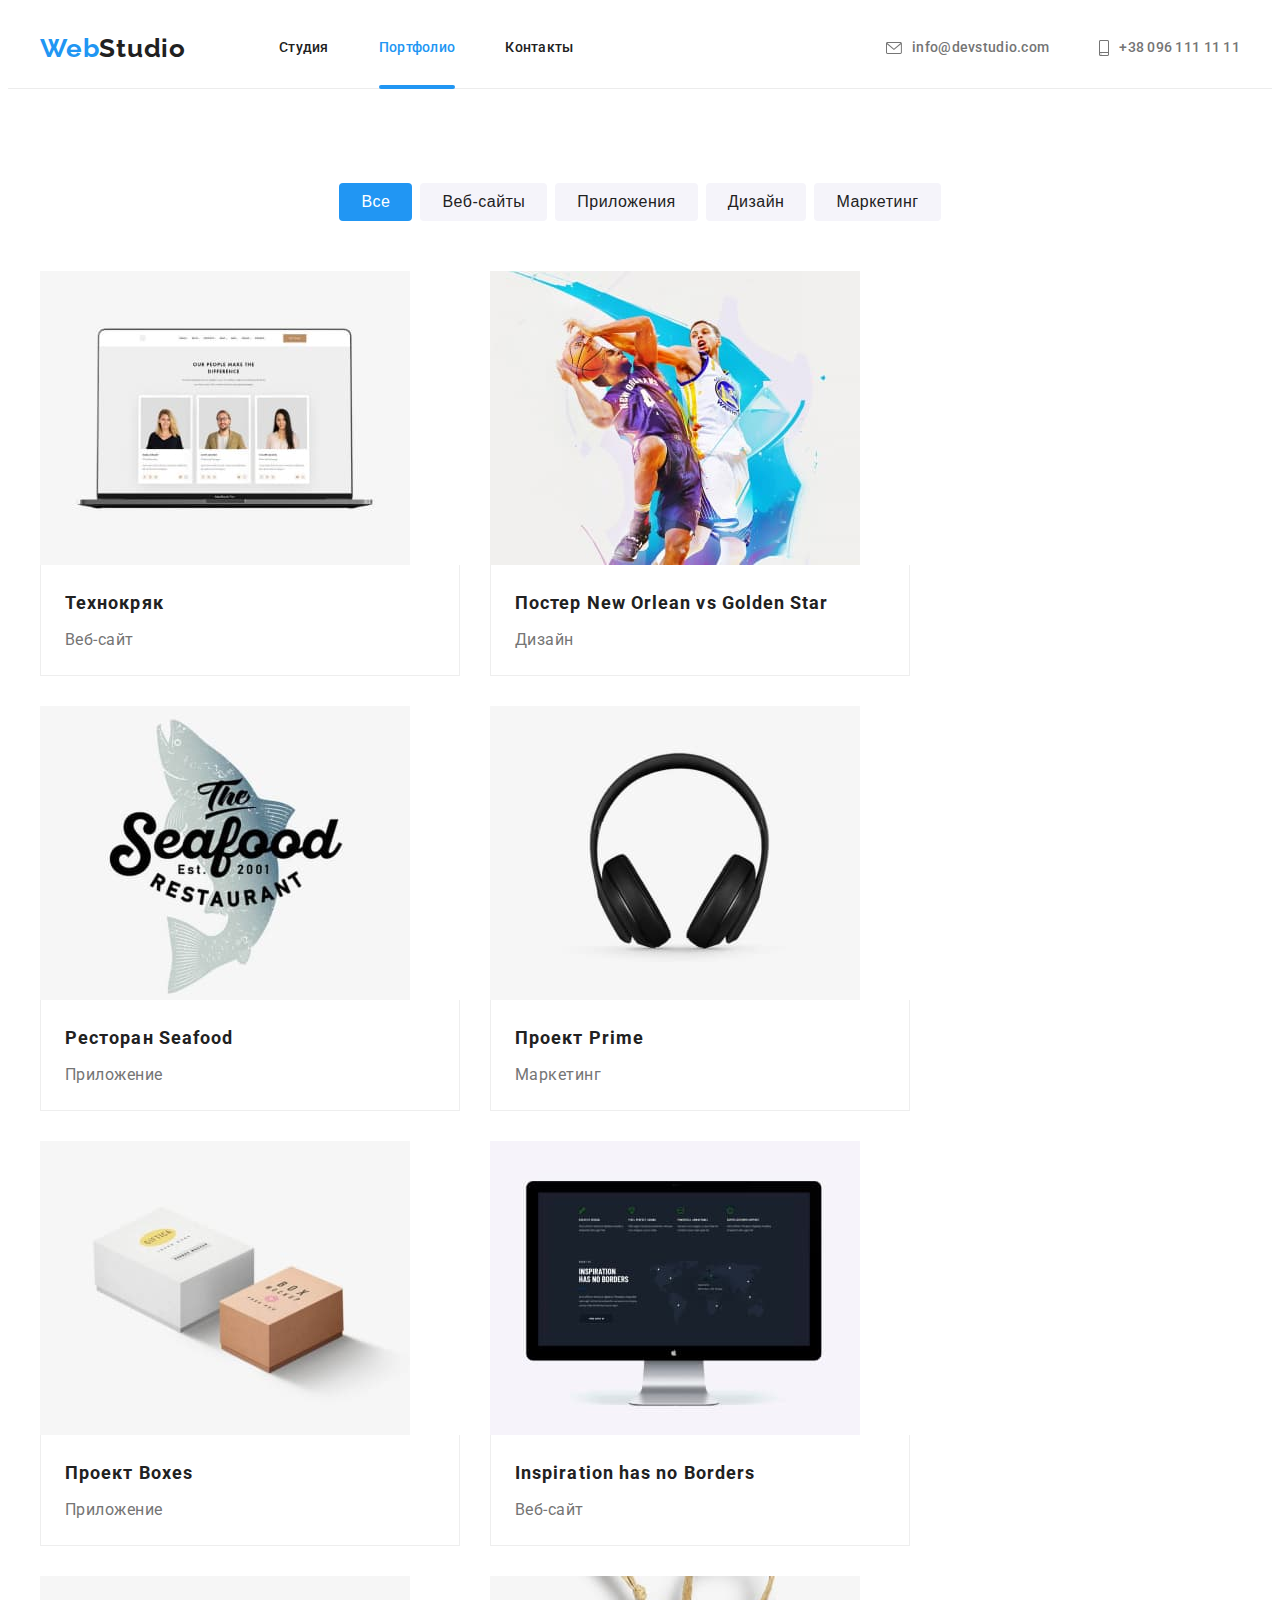
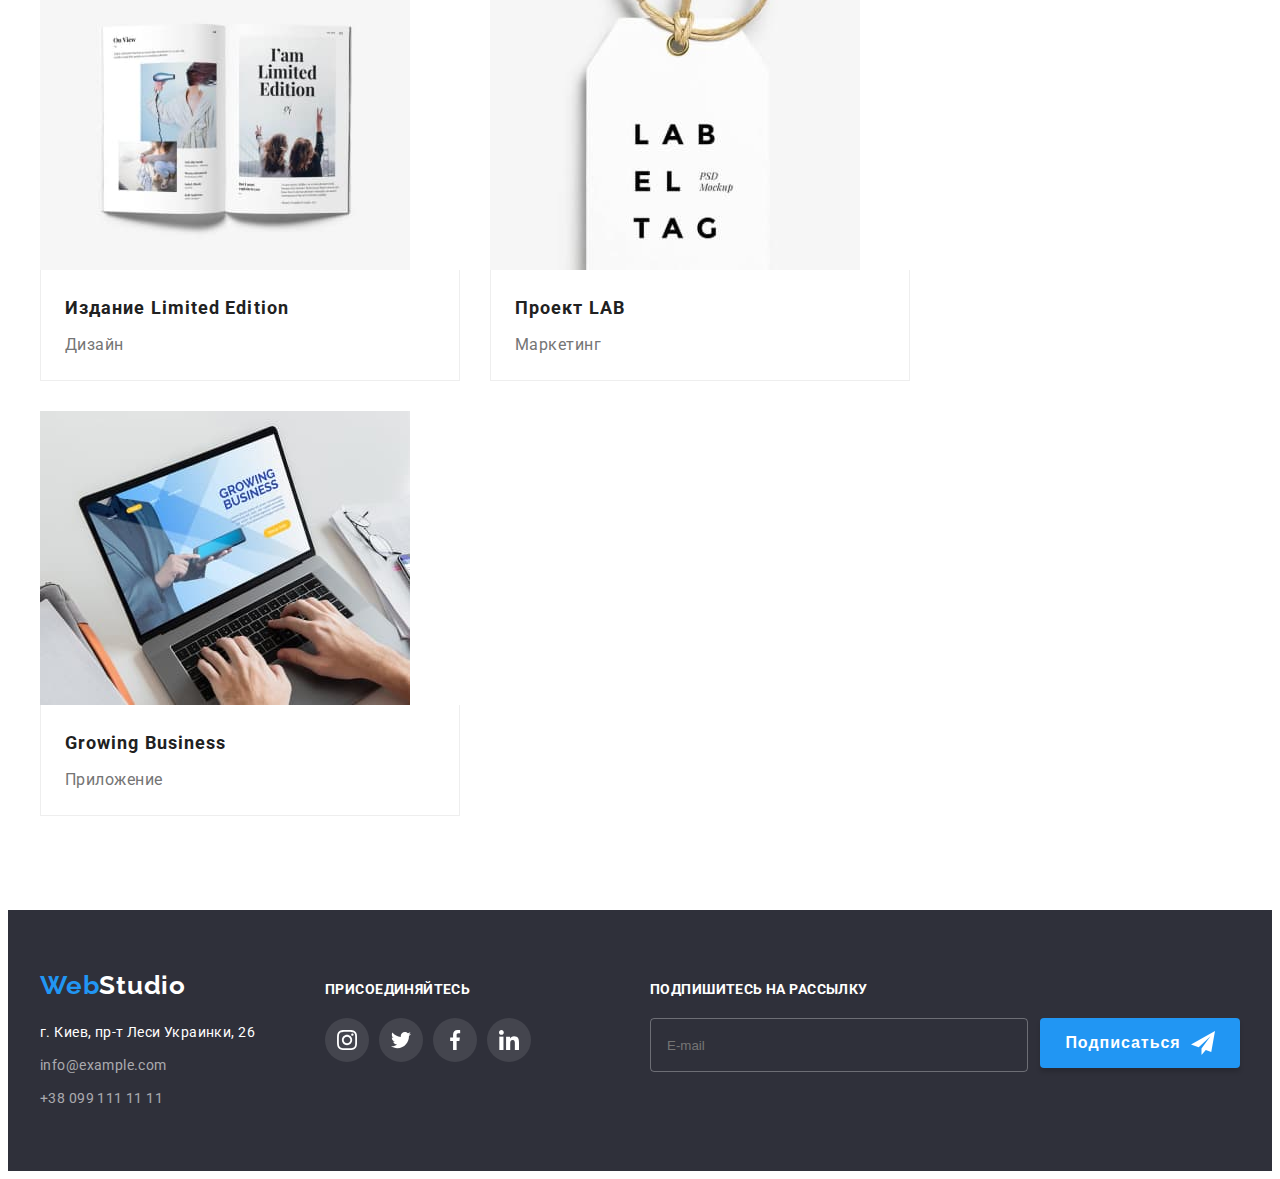
==== commit c98069d1: "fixed footer and logo in portfolio" ====
--- a/portfolio.html
+++ b/portfolio.html
@@ -24,8 +24,8 @@
   <body>
     <header class="header">
       <div class="container">
-        <a class="logo header__logo logo--dark link" href="./index.html" lang="en"
-          ><span class="logo__accent">Web</span>Studio</a
+        <a class="logo header__logo link" href="./index.html" lang="en"
+          >Web<span class="logo__dark">Studio</span></a
         >
         <nav class="nav">
           <ul class="menu list">
@@ -275,66 +275,79 @@
       </section>
     </main>
     <footer class="footer">
-      <div class="container">
-        <div class="footer-left">
-          <a href="./index.html" class="footer-logo link"
-            ><span class="logo-accent">Web</span>Studio</a
-          >
-          <address class="footer-contacts">
-            <ul class="footer-contacts-list list">
-              <li class="footer-contacts-item">
+      <div class="container footer__container">
+        <div class="footer__contacts-wrap">
+          <a href="./index.html" class="logo link">Web<span class="logo__white">Studio</span></a>
+          <address class="contacts footer__contacts">
+            <ul class="contacts__list list">
+              <li class="contacts__item">
                 <a
                   href="https://www.google.com/maps/d/viewer?mid=10uSM3H-mIU3GznYo2szRIEphczw&hl=en_US&ll=50.42732700000001%2C30.538092&z=17"
                   target="_blank"
                   rel="noopener noreferrer nofollow"
-                  class="footer-contacts-link link adress"
+                  class="contacts__link link adress"
                   >г. Киев, пр-т Леси Украинки, 26</a
                 >
               </li>
-              <li class="footer-contacts-item">
-                <a href="mailto:info@example.com" class="footer-contacts-link link"
-                  >info@example.com</a
-                >
+              <li class="contacts__item">
+                <a href="mailto:info@example.com" class="contacts__link link">info@example.com</a>
               </li>
-              <li class="footer-contacts-item">
-                <a href="tel:+380991111111" class="footer-contacts-link link">+38 099 111 11 11</a>
+              <li class="contacts__item">
+                <a href="tel:+380991111111" class="contacts__link link">+38 099 111 11 11</a>
               </li>
             </ul>
           </address>
         </div>
-        <div class="footer-join">
-          <p class="footer-join-text">Присоединяйтесь</p>
-          <ul class="footer-soc-list list">
-            <li class="footer-soc-item">
-              <a href="" class="footer-soc-link link">
-                <svg class="footer-soc-icon" width="20" height="20">
+        <div class="footer__join">
+          <p class="footer__join-text">Присоединяйтесь</p>
+          <ul class="footer-soc-list socials list">
+            <li class="socials__item">
+              <a href="" class="socials__link footer__link link">
+                <svg class="socials__icon footer__icon" width="20" height="20">
                   <use href="./images/icons.svg#icon-instagram"></use>
                 </svg>
               </a>
             </li>
-            <li class="footer-soc-item">
-              <a href="" class="footer-soc-link link">
-                <svg class="footer-soc-icon" width="20" height="20">
+            <li class="socials__item">
+              <a href="" class="socials__link footer__link link">
+                <svg class="socials__icon footer__icon" width="20" height="20">
                   <use href="./images/icons.svg#icon-twitter"></use>
                 </svg>
               </a>
             </li>
-            <li class="footer-soc-item">
-              <a href="" class="footer-soc-link link">
-                <svg class="footer-soc-icon" width="20" height="20">
+            <li class="socials__item">
+              <a href="" class="socials__link footer__link link">
+                <svg class="socials__icon footer__icon" width="20" height="20">
                   <use href="./images/icons.svg#icon-facebook"></use>
                 </svg>
               </a>
             </li>
-            <li class="footer-soc-item">
-              <a href="" class="footer-soc-link link">
-                <svg class="footer-soc-icon" width="20" height="20">
+            <li class="socials__item">
+              <a href="" class="socials__link footer__link link">
+                <svg class="socials__icon footer__icon" width="20" height="20">
                   <use href="./images/icons.svg#icon-linkedin"></use>
                 </svg>
               </a>
             </li>
           </ul>
         </div>
+        <form class="subscribe footer__subscribe">
+          <p class="subscribe__text">Подпишитесь на рассылку</p>
+          <div class="subscribe__wrap">
+            <input
+              type="email"
+              name="footer-signup-email"
+              placeholder="E-mail"
+              class="subscribe__input"
+            />
+            <button type="submit" class="subscribe__btn btn">
+              Подписаться
+              <svg class="subscribe__icon" width="24" height="24">
+                <use href="./images/icons.svg#icon-icon-send"></use>
+              </svg>
+            </button>
+          </div>
+        </form>
       </div>
     </footer>
   </body>
